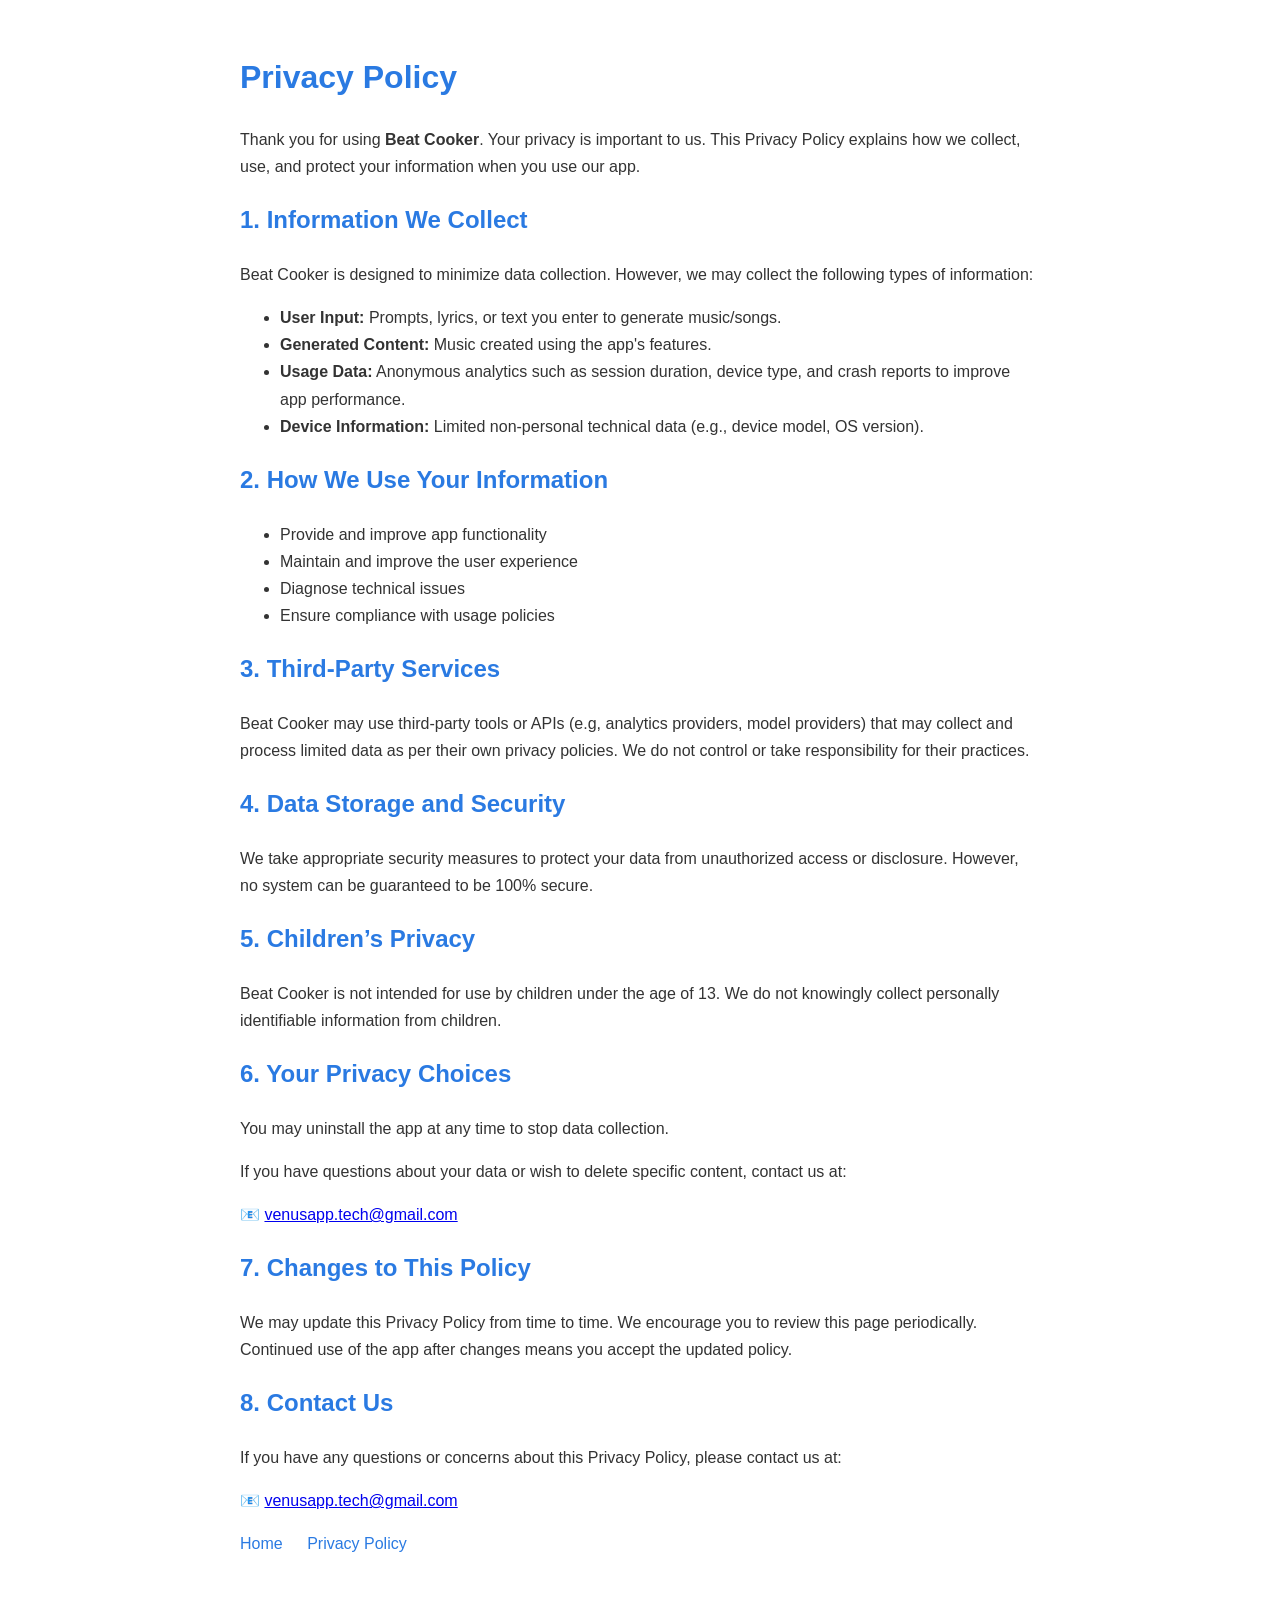
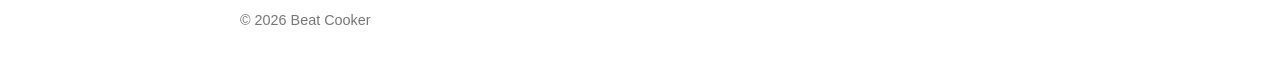
==== privacy.html @ dbda8107 "feat: Add initial homepage and privacy policy for Beat Cooker." ====
<!doctype html>
<html lang="en">
  <head>
    <meta charset="UTF-8" />
    <title>Privacy Policy - Beat Cooker</title>
    <style>
      body {
        font-family: "Segoe UI", sans-serif;
        max-width: 800px;
        margin: 50px auto;
        line-height: 1.7;
        padding: 0 20px;
        color: #333;
      }
      h1,
      h2 {
        color: #2a7ae2;
      }
      nav {
        margin-bottom: 30px;
      }
      nav a {
        margin-right: 20px;
        color: #2a7ae2;
        text-decoration: none;
        font-weight: 500;
      }
      footer {
        margin-top: 50px;
        font-size: 0.9em;
        color: #777;
      }
    </style>
  </head>
  <body>
    <h1>Privacy Policy</h1>

    <p>
      Thank you for using <strong>Beat Cooker</strong>. Your privacy is
      important to us. This Privacy Policy explains how we collect, use, and
      protect your information when you use our app.
    </p>

    <h2>1. Information We Collect</h2>
    <p>
      Beat Cooker is designed to minimize data collection. However, we may
      collect the following types of information:
    </p>
    <ul>
      <li>
        <strong>User Input:</strong> Prompts, lyrics, or text you enter to
        generate music/songs.
      </li>
      <li>
        <strong>Generated Content:</strong> Music created using the app's
        features.
      </li>
      <li>
        <strong>Usage Data:</strong> Anonymous analytics such as session
        duration, device type, and crash reports to improve app performance.
      </li>
      <li>
        <strong>Device Information:</strong> Limited non-personal technical data
        (e.g., device model, OS version).
      </li>
    </ul>

    <h2>2. How We Use Your Information</h2>
    <ul>
      <li>Provide and improve app functionality</li>
      <li>Maintain and improve the user experience</li>
      <li>Diagnose technical issues</li>
      <li>Ensure compliance with usage policies</li>
    </ul>

    <h2>3. Third-Party Services</h2>
    <p>
      Beat Cooker may use third-party tools or APIs (e.g, analytics providers,
      model providers) that may collect and process limited data as per their
      own privacy policies. We do not control or take responsibility for their
      practices.
    </p>

    <h2>4. Data Storage and Security</h2>
    <p>
      We take appropriate security measures to protect your data from
      unauthorized access or disclosure. However, no system can be guaranteed to
      be 100% secure.
    </p>

    <h2>5. Children’s Privacy</h2>
    <p>
      Beat Cooker is not intended for use by children under the age of 13. We do
      not knowingly collect personally identifiable information from children.
    </p>

    <h2>6. Your Privacy Choices</h2>
    <p>You may uninstall the app at any time to stop data collection.</p>
    <p>
      If you have questions about your data or wish to delete specific content,
      contact us at:
    </p>
    <p>
      📧 <a href="mailto:venusapp.tech@gmail.com">venusapp.tech@gmail.com</a>
    </p>

    <h2>7. Changes to This Policy</h2>
    <p>
      We may update this Privacy Policy from time to time. We encourage you to
      review this page periodically. Continued use of the app after changes
      means you accept the updated policy.
    </p>

    <h2>8. Contact Us</h2>
    <p>
      If you have any questions or concerns about this Privacy Policy, please
      contact us at:
    </p>
    <p>
      📧 <a href="mailto:venusapp.tech@gmail.com">venusapp.tech@gmail.com</a>
    </p>

    <nav>
      <a href="index.html">Home</a>
      <a href="privacy.html">Privacy Policy</a>
    </nav>

    <footer>&copy; 2026 Beat Cooker</footer>
  </body>
</html>
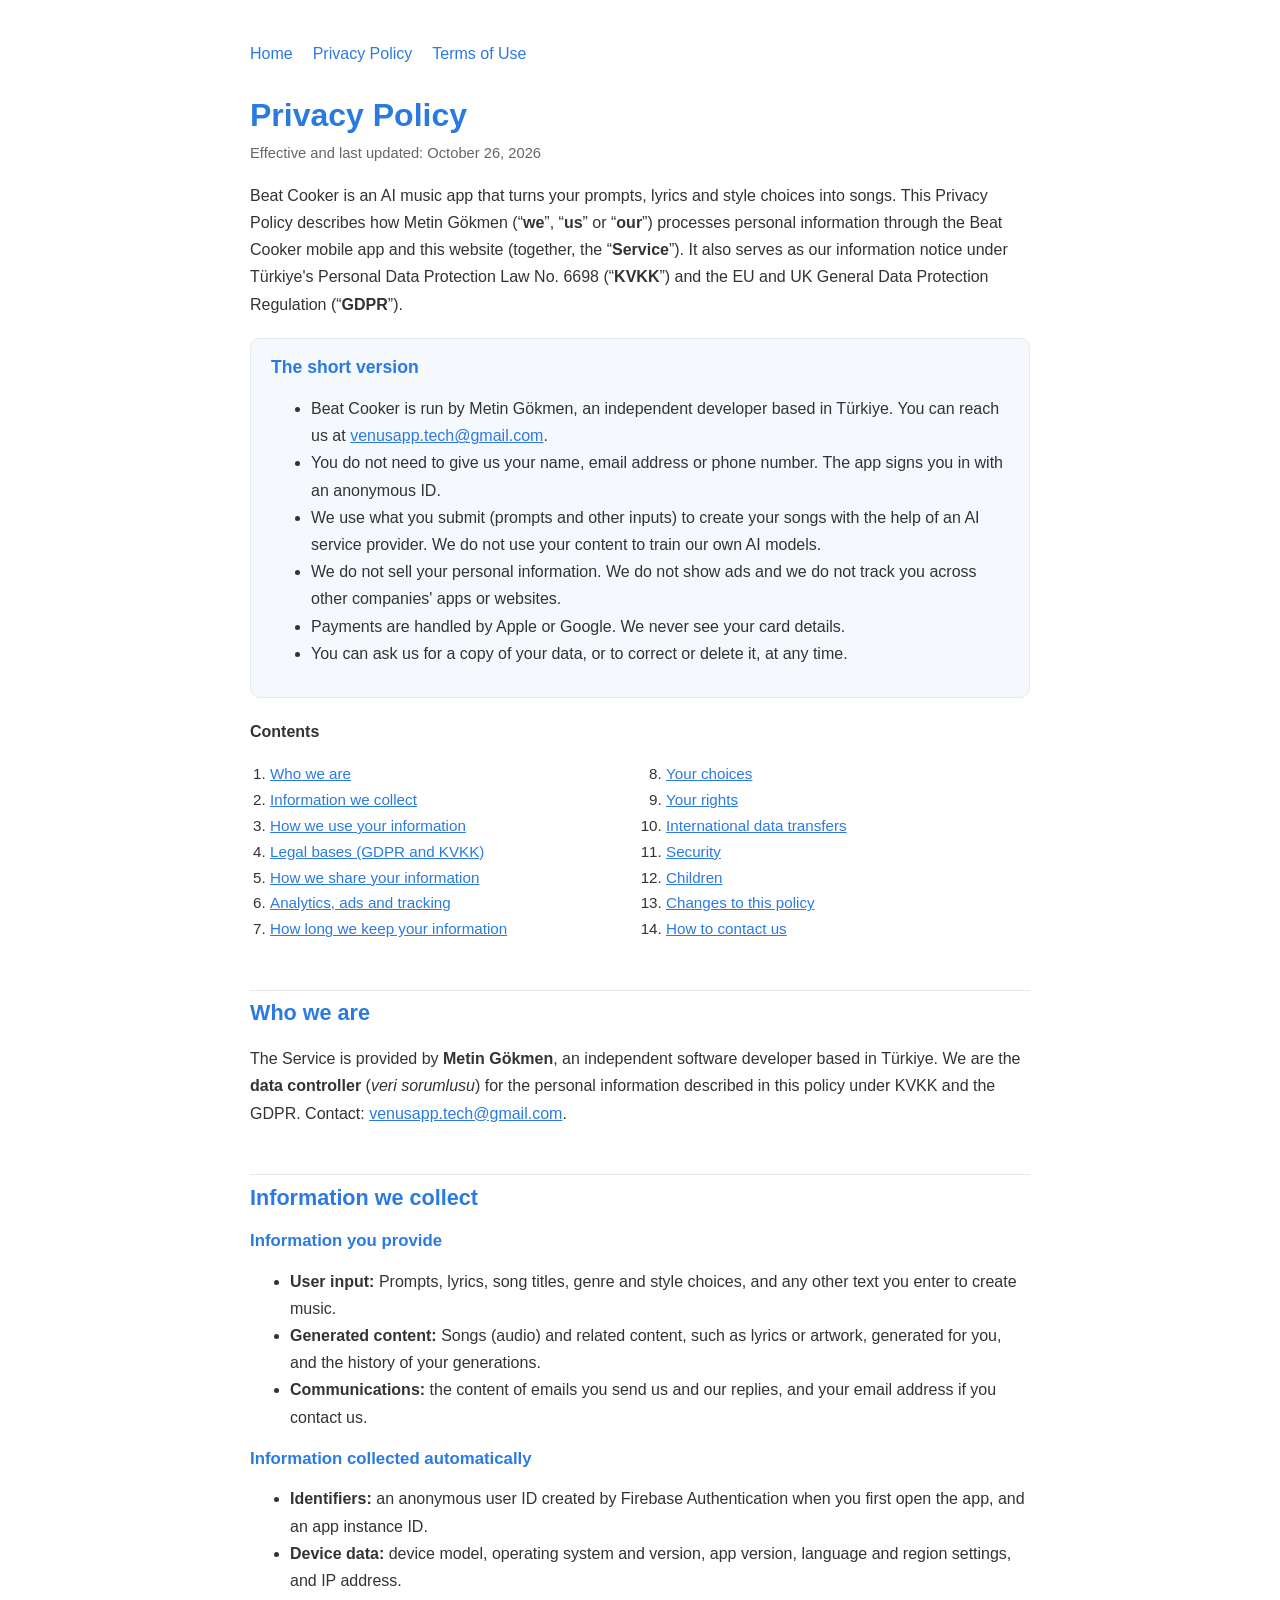
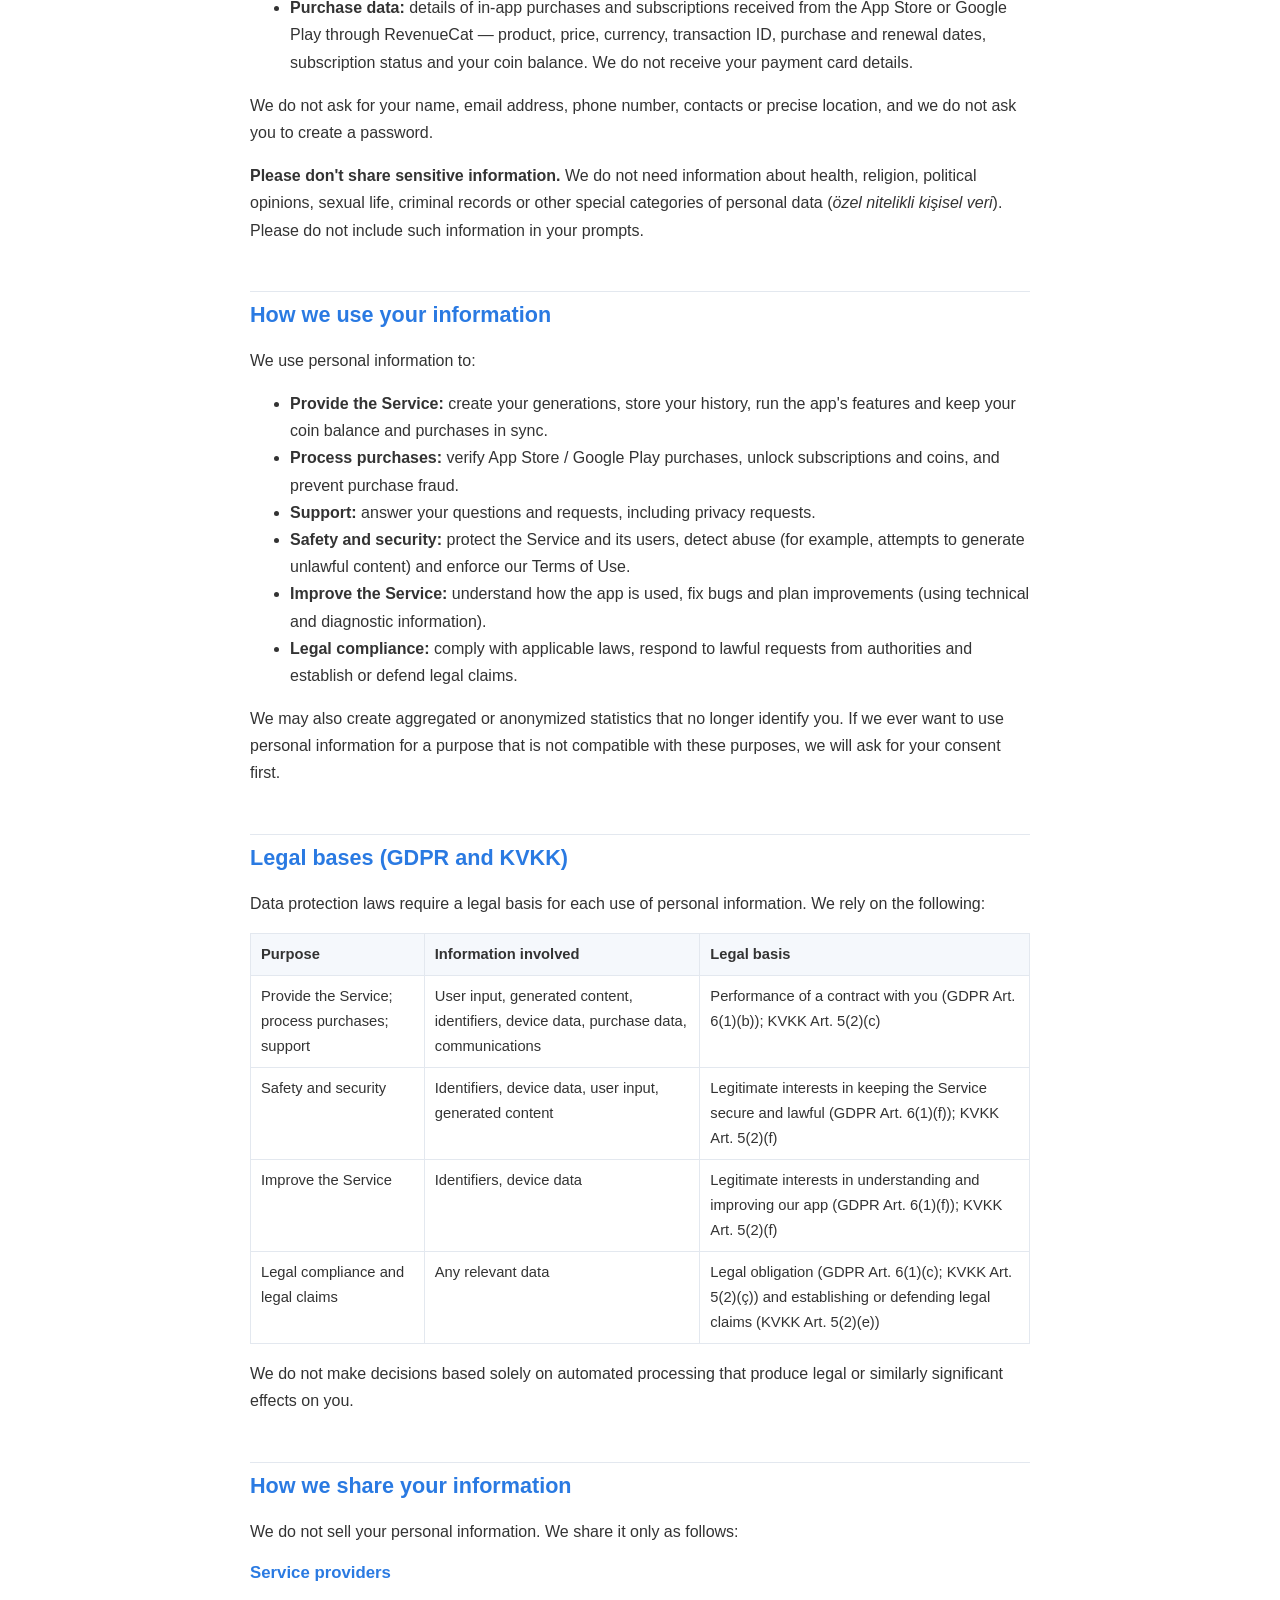
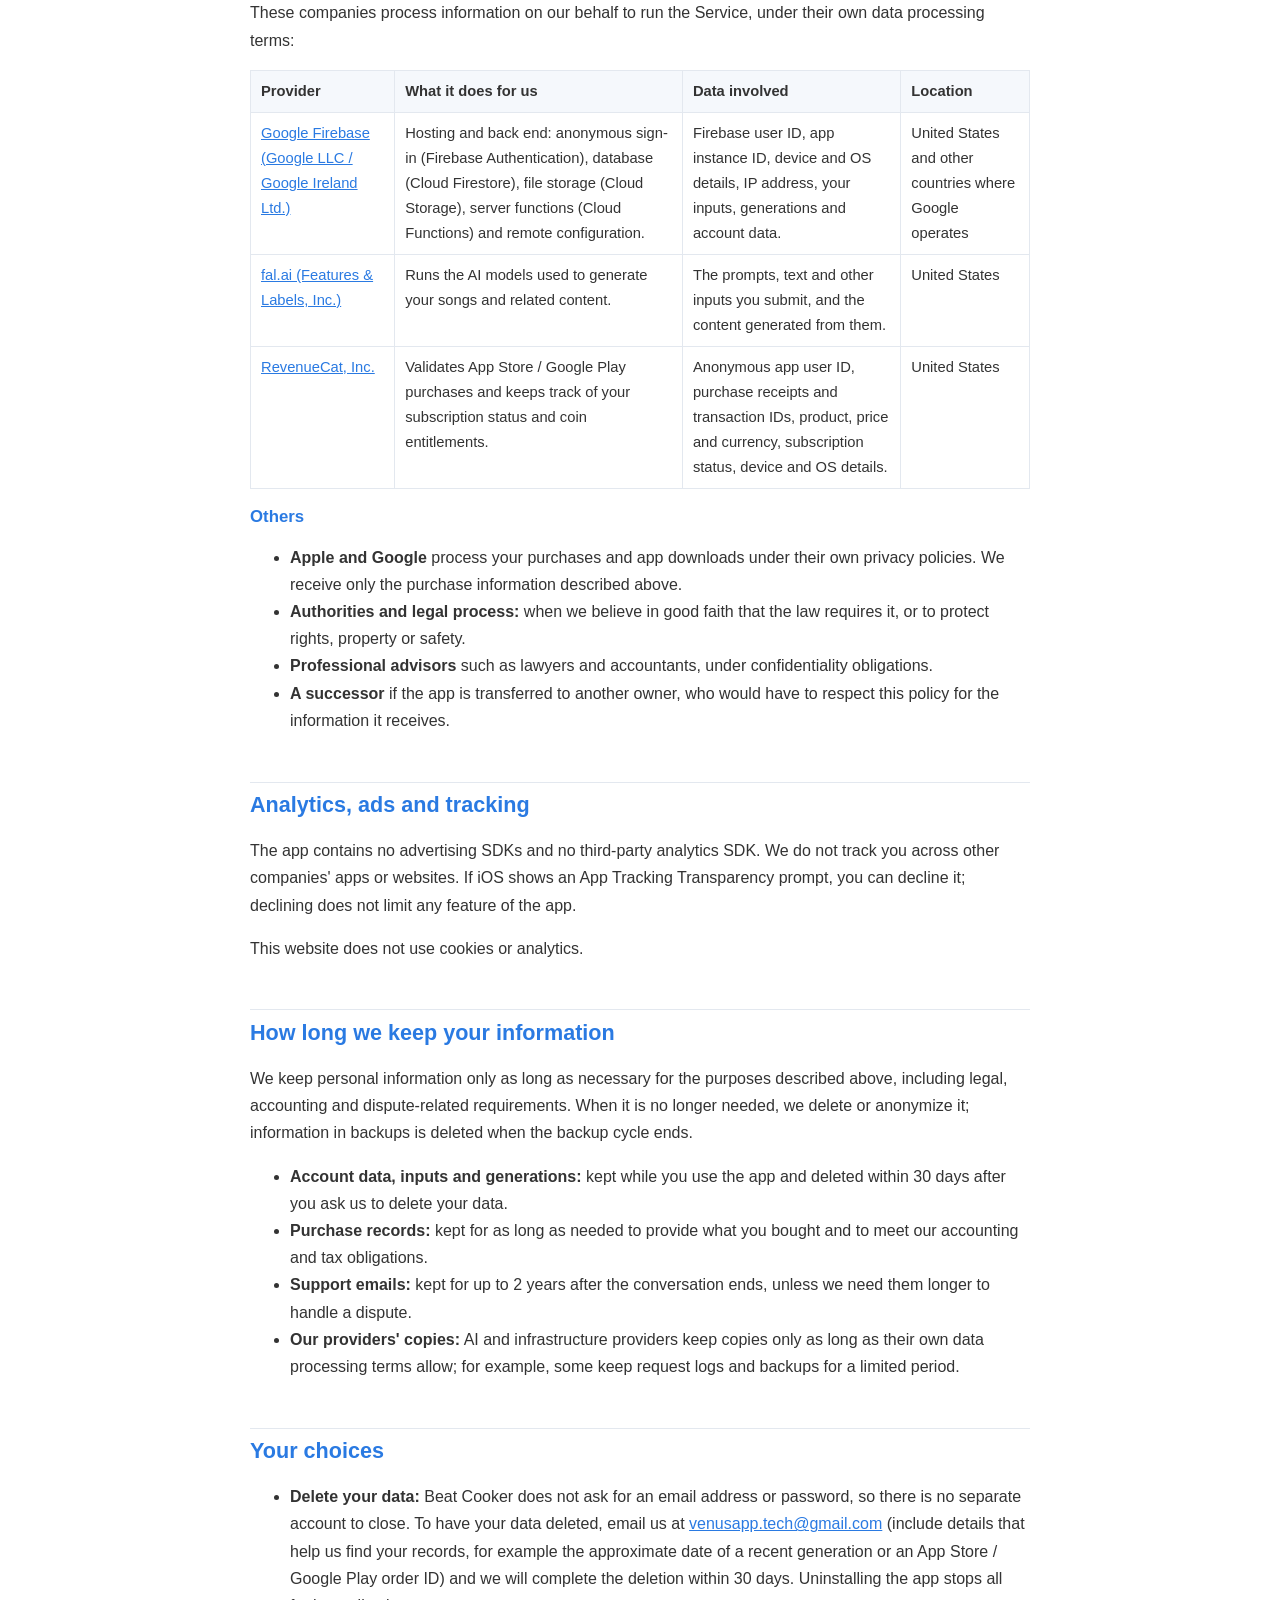
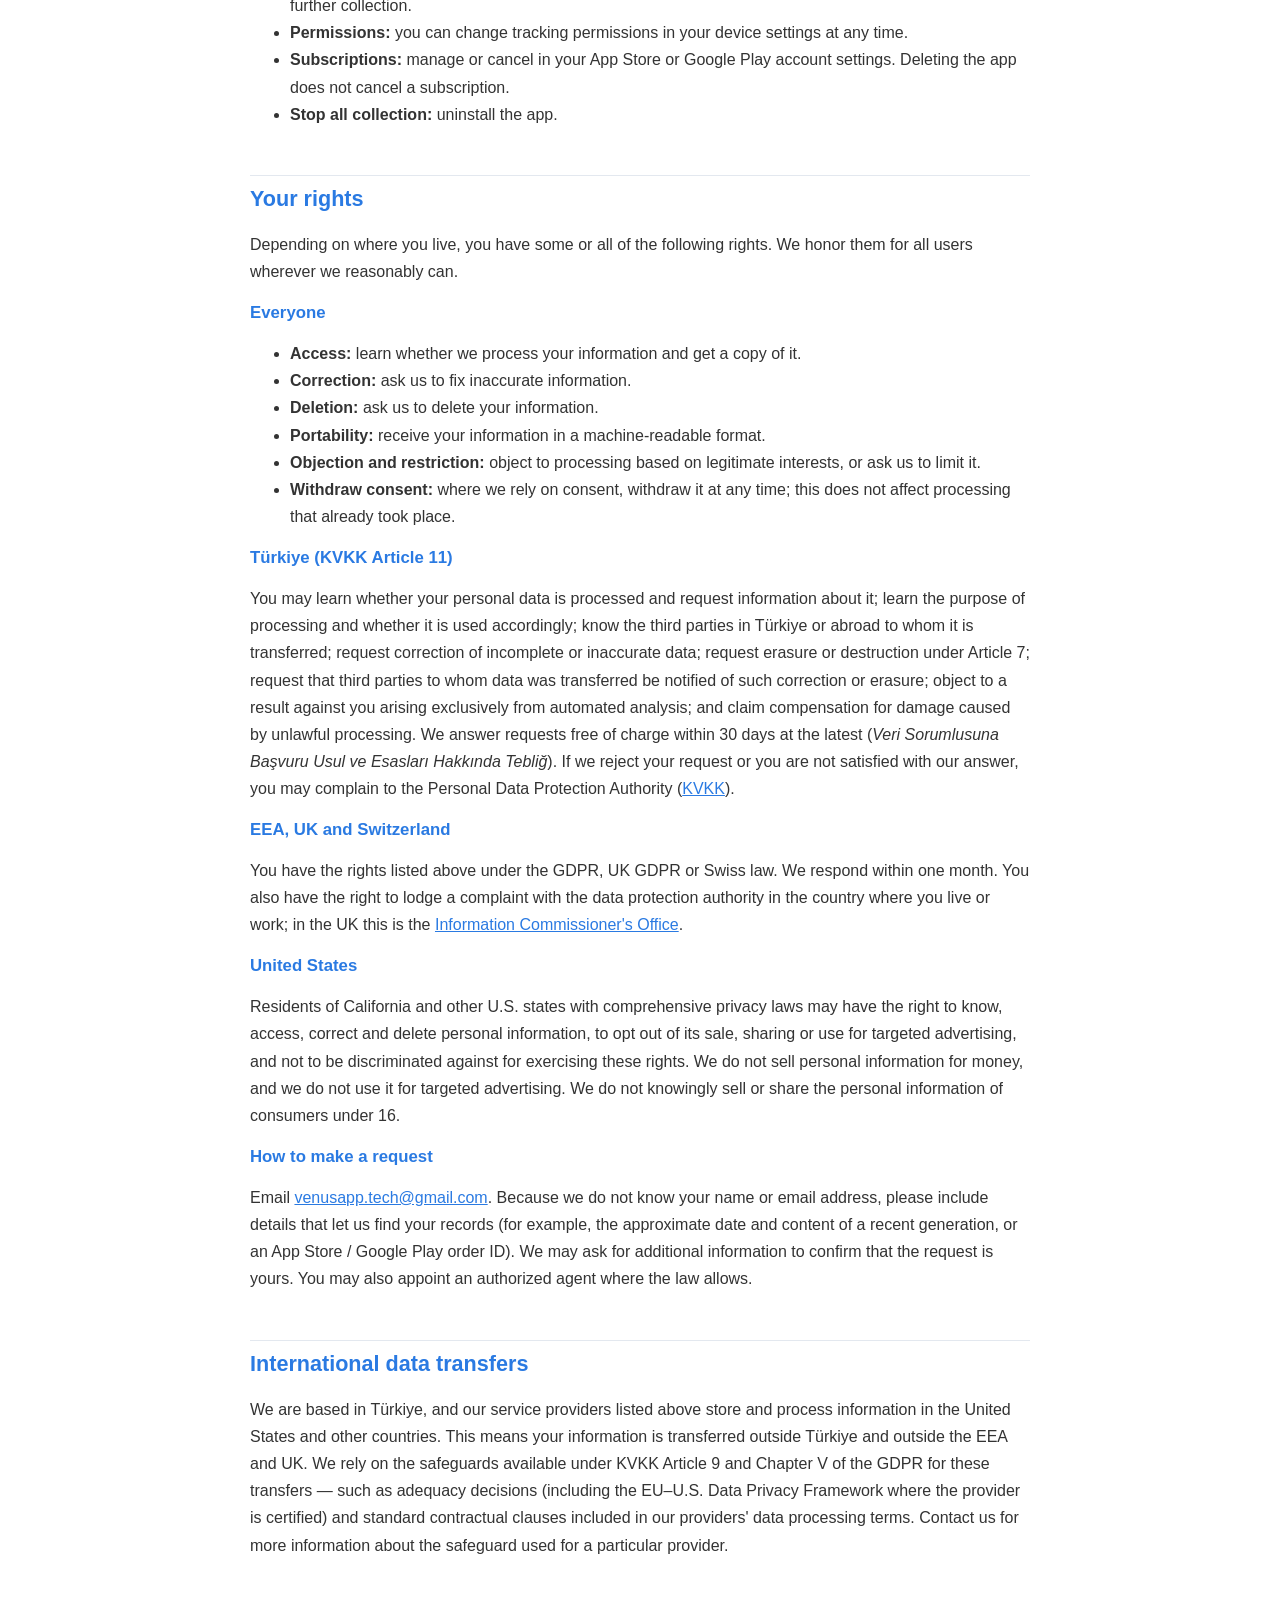
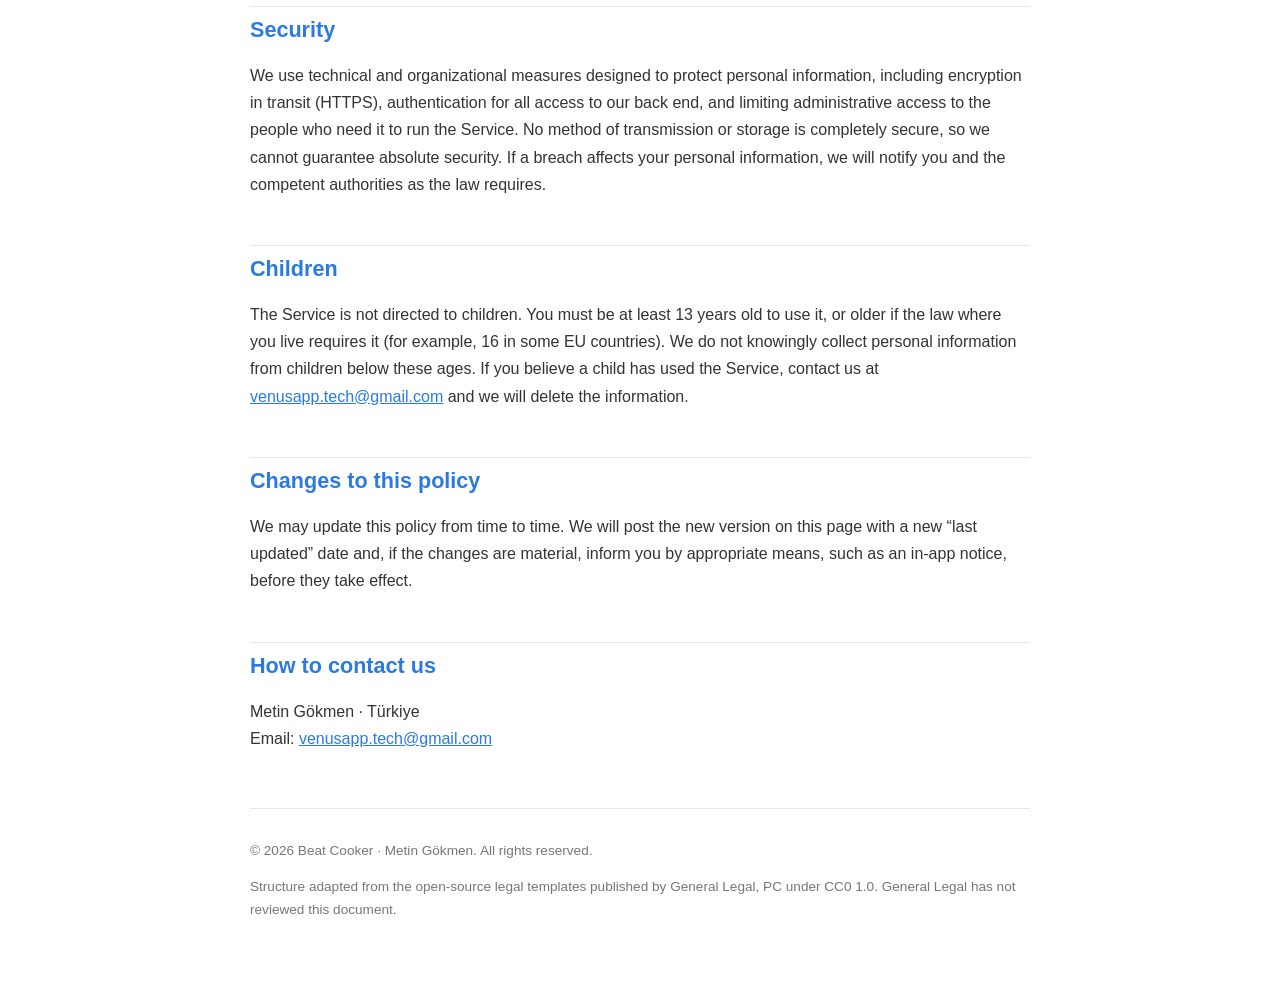
==== commit 0bdba2b2: "docs(legal): rewrite privacy policy and add terms of use Adapted from General Legal's CC0 privacy-po" ====
--- a/privacy.html
+++ b/privacy.html
@@ -1,130 +1,193 @@
 <!doctype html>
 <html lang="en">
-  <head>
-    <meta charset="UTF-8" />
-    <title>Privacy Policy - Beat Cooker</title>
-    <style>
-      body {
-        font-family: "Segoe UI", sans-serif;
-        max-width: 800px;
-        margin: 50px auto;
-        line-height: 1.7;
-        padding: 0 20px;
-        color: #333;
-      }
-      h1,
-      h2 {
-        color: #2a7ae2;
-      }
-      nav {
-        margin-bottom: 30px;
-      }
-      nav a {
-        margin-right: 20px;
-        color: #2a7ae2;
-        text-decoration: none;
-        font-weight: 500;
-      }
-      footer {
-        margin-top: 50px;
-        font-size: 0.9em;
-        color: #777;
-      }
-    </style>
-  </head>
-  <body>
-    <h1>Privacy Policy</h1>
+<head>
+  <meta charset="UTF-8" />
+  <meta name="viewport" content="width=device-width, initial-scale=1" />
+  <title>Privacy Policy - Beat Cooker</title>
+  <meta name="description" content="Privacy Policy for the Beat Cooker app." />
+  <style>
+    :root { --accent: #2a7ae2; --ink: #333; --muted: #666; --line: #e3e8ef; --soft: #f5f8fc; }
+    * { box-sizing: border-box; }
+    body { font-family: "Segoe UI", -apple-system, BlinkMacSystemFont, Roboto, sans-serif; max-width: 820px; margin: 0 auto; padding: 40px 20px 60px; line-height: 1.7; color: var(--ink); background: #fff; }
+    h1, h2, h3 { color: var(--accent); line-height: 1.3; }
+    h1 { margin-bottom: 4px; }
+    h2 { margin-top: 2.2em; padding-top: .4em; border-top: 1px solid var(--line); font-size: 1.35em; }
+    h3 { font-size: 1.05em; margin-bottom: .3em; }
+    a { color: var(--accent); }
+    nav.top { margin-bottom: 28px; display: flex; flex-wrap: wrap; gap: 6px 20px; }
+    nav a { color: var(--accent); text-decoration: none; font-weight: 500; }
+    .meta { color: var(--muted); font-size: .92em; margin-top: 0; }
+    .summary { background: var(--soft); border: 1px solid var(--line); border-radius: 10px; padding: 14px 20px; margin: 20px 0; }
+    .summary h2 { border: 0; margin-top: .2em; padding-top: 0; font-size: 1.1em; }
+    .toc { columns: 2; column-gap: 32px; padding-left: 20px; font-size: .95em; }
+    @media (max-width: 600px) { .toc { columns: 1; } }
+    .table-wrap { overflow-x: auto; margin: 12px 0; }
+    table { border-collapse: collapse; width: 100%; font-size: .92em; }
+    th, td { border: 1px solid var(--line); padding: 8px 10px; text-align: left; vertical-align: top; }
+    th { background: var(--soft); }
+    .caps { text-transform: none; font-weight: 600; }
+    footer { margin-top: 56px; font-size: .85em; color: #777; border-top: 1px solid var(--line); padding-top: 16px; }
+  </style>
+</head>
+<body>
+  <nav class="top">
+    <a href="index.html">Home</a>
+    <a href="privacy.html">Privacy Policy</a>
+    <a href="terms.html">Terms of Use</a>
+  </nav>
+  <h1>Privacy Policy</h1>
+  <p class="meta">Effective and last updated: October 26, 2026</p>
+  <p>Beat Cooker is an AI music app that turns your prompts, lyrics and style choices into songs. This Privacy Policy describes how Metin Gökmen (&ldquo;<strong>we</strong>&rdquo;, &ldquo;<strong>us</strong>&rdquo; or &ldquo;<strong>our</strong>&rdquo;) processes personal information through the Beat Cooker mobile app and this website (together, the &ldquo;<strong>Service</strong>&rdquo;). It also serves as our information notice under Türkiye's Personal Data Protection Law No. 6698 (&ldquo;<strong>KVKK</strong>&rdquo;) and the EU and UK General Data Protection Regulation (&ldquo;<strong>GDPR</strong>&rdquo;).</p>
 
-    <p>
-      Thank you for using <strong>Beat Cooker</strong>. Your privacy is
-      important to us. This Privacy Policy explains how we collect, use, and
-      protect your information when you use our app.
-    </p>
+  <section class="summary">
+    <h2>The short version</h2>
+    <ul>
+      <li>Beat Cooker is run by Metin Gökmen, an independent developer based in Türkiye. You can reach us at <a href="mailto:venusapp.tech@gmail.com">venusapp.tech@gmail.com</a>.</li>
+      <li>You do not need to give us your name, email address or phone number. The app signs you in with an anonymous ID.</li>
+      <li>We use what you submit (prompts and other inputs) to create your songs with the help of an AI service provider. We do not use your content to train our own AI models.</li>
+      <li>We do not sell your personal information. We do not show ads and we do not track you across other companies' apps or websites.</li>
+      <li>Payments are handled by Apple or Google. We never see your card details.</li>
+      <li>You can ask us for a copy of your data, or to correct or delete it, at any time.</li>
+    </ul>
+  </section>
 
-    <h2>1. Information We Collect</h2>
-    <p>
-      Beat Cooker is designed to minimize data collection. However, we may
-      collect the following types of information:
-    </p>
-    <ul>
-      <li>
-        <strong>User Input:</strong> Prompts, lyrics, or text you enter to
-        generate music/songs.
-      </li>
-      <li>
-        <strong>Generated Content:</strong> Music created using the app's
-        features.
-      </li>
-      <li>
-        <strong>Usage Data:</strong> Anonymous analytics such as session
-        duration, device type, and crash reports to improve app performance.
-      </li>
-      <li>
-        <strong>Device Information:</strong> Limited non-personal technical data
-        (e.g., device model, OS version).
-      </li>
-    </ul>
+  <p><strong>Contents</strong></p>
+  <ol class="toc">
+    <li><a href="#who">Who we are</a></li>
+    <li><a href="#collect">Information we collect</a></li>
+    <li><a href="#use">How we use your information</a></li>
+    <li><a href="#bases">Legal bases (GDPR and KVKK)</a></li>
+    <li><a href="#share">How we share your information</a></li>
+    <li><a href="#tracking">Analytics, ads and tracking</a></li>
+    <li><a href="#retention">How long we keep your information</a></li>
+    <li><a href="#choices">Your choices</a></li>
+    <li><a href="#rights">Your rights</a></li>
+    <li><a href="#transfers">International data transfers</a></li>
+    <li><a href="#security">Security</a></li>
+    <li><a href="#children">Children</a></li>
+    <li><a href="#changes">Changes to this policy</a></li>
+    <li><a href="#contact">How to contact us</a></li>
+  </ol>
 
-    <h2>2. How We Use Your Information</h2>
-    <ul>
-      <li>Provide and improve app functionality</li>
-      <li>Maintain and improve the user experience</li>
-      <li>Diagnose technical issues</li>
-      <li>Ensure compliance with usage policies</li>
-    </ul>
+  <h2 id="who">Who we are</h2>
+  <p>The Service is provided by <strong>Metin Gökmen</strong>, an independent software developer based in Türkiye. We are the <strong>data controller</strong> (<em>veri sorumlusu</em>) for the personal information described in this policy under KVKK and the GDPR. Contact: <a href="mailto:venusapp.tech@gmail.com">venusapp.tech@gmail.com</a>.</p>
 
-    <h2>3. Third-Party Services</h2>
-    <p>
-      Beat Cooker may use third-party tools or APIs (e.g, analytics providers,
-      model providers) that may collect and process limited data as per their
-      own privacy policies. We do not control or take responsibility for their
-      practices.
-    </p>
+  <h2 id="collect">Information we collect</h2>
+  <h3>Information you provide</h3>
+  <ul>
+    <li><strong>User input:</strong> Prompts, lyrics, song titles, genre and style choices, and any other text you enter to create music.</li>
+    <li><strong>Generated content:</strong> Songs (audio) and related content, such as lyrics or artwork, generated for you, and the history of your generations.</li>
+    <li><strong>Communications:</strong> the content of emails you send us and our replies, and your email address if you contact us.</li>
+  </ul>
+  <h3>Information collected automatically</h3>
+  <ul>
+    <li><strong>Identifiers:</strong> an anonymous user ID created by Firebase Authentication when you first open the app, and an app instance ID.</li>
+    <li><strong>Device data:</strong> device model, operating system and version, app version, language and region settings, and IP address.</li>
+    <li><strong>Purchase data:</strong> details of in-app purchases and subscriptions received from the App Store or Google Play through RevenueCat &mdash; product, price, currency, transaction ID, purchase and renewal dates, subscription status and your coin balance. We do not receive your payment card details.</li>
+  </ul>
+  <p>We do not ask for your name, email address, phone number, contacts or precise location, and we do not ask you to create a password.</p>
+  <p><strong>Please don't share sensitive information.</strong> We do not need information about health, religion, political opinions, sexual life, criminal records or other special categories of personal data (<em>özel nitelikli kişisel veri</em>). Please do not include such information in your prompts.</p>
 
-    <h2>4. Data Storage and Security</h2>
-    <p>
-      We take appropriate security measures to protect your data from
-      unauthorized access or disclosure. However, no system can be guaranteed to
-      be 100% secure.
-    </p>
+  <h2 id="use">How we use your information</h2>
+  <p>We use personal information to:</p>
+  <ul>
+    <li><strong>Provide the Service:</strong> create your generations, store your history, run the app&#x27;s features and keep your coin balance and purchases in sync.</li>
+    <li><strong>Process purchases:</strong> verify App Store / Google Play purchases, unlock subscriptions and coins, and prevent purchase fraud.</li>
+    <li><strong>Support:</strong> answer your questions and requests, including privacy requests.</li>
+    <li><strong>Safety and security:</strong> protect the Service and its users, detect abuse (for example, attempts to generate unlawful content) and enforce our Terms of Use.</li>
+    <li><strong>Improve the Service:</strong> understand how the app is used, fix bugs and plan improvements (using technical and diagnostic information).</li>
+    <li><strong>Legal compliance:</strong> comply with applicable laws, respond to lawful requests from authorities and establish or defend legal claims.</li>
+  </ul>
+  <p>We may also create aggregated or anonymized statistics that no longer identify you. If we ever want to use personal information for a purpose that is not compatible with these purposes, we will ask for your consent first.</p>
 
-    <h2>5. Children’s Privacy</h2>
-    <p>
-      Beat Cooker is not intended for use by children under the age of 13. We do
-      not knowingly collect personally identifiable information from children.
-    </p>
+  <h2 id="bases">Legal bases (GDPR and KVKK)</h2>
+  <p>Data protection laws require a legal basis for each use of personal information. We rely on the following:</p>
+  <div class="table-wrap"><table>
+    <tr><th>Purpose</th><th>Information involved</th><th>Legal basis</th></tr>
+    <tr><td>Provide the Service; process purchases; support</td><td>User input, generated content, identifiers, device data, purchase data, communications</td><td>Performance of a contract with you (GDPR Art. 6(1)(b)); KVKK Art. 5(2)(c)</td></tr>
+    <tr><td>Safety and security</td><td>Identifiers, device data, user input, generated content</td><td>Legitimate interests in keeping the Service secure and lawful (GDPR Art. 6(1)(f)); KVKK Art. 5(2)(f)</td></tr>
+    <tr><td>Improve the Service</td><td>Identifiers, device data</td><td>Legitimate interests in understanding and improving our app (GDPR Art. 6(1)(f)); KVKK Art. 5(2)(f)</td></tr>
+    <tr><td>Legal compliance and legal claims</td><td>Any relevant data</td><td>Legal obligation (GDPR Art. 6(1)(c); KVKK Art. 5(2)(ç)) and establishing or defending legal claims (KVKK Art. 5(2)(e))</td></tr>
+  </table></div>
+  <p>We do not make decisions based solely on automated processing that produce legal or similarly significant effects on you.</p>
 
-    <h2>6. Your Privacy Choices</h2>
-    <p>You may uninstall the app at any time to stop data collection.</p>
-    <p>
-      If you have questions about your data or wish to delete specific content,
-      contact us at:
-    </p>
-    <p>
-      📧 <a href="mailto:venusapp.tech@gmail.com">venusapp.tech@gmail.com</a>
-    </p>
+  <h2 id="share">How we share your information</h2>
+  <p>We do not sell your personal information. We share it only as follows:</p>
+  <h3>Service providers</h3>
+  <p>These companies process information on our behalf to run the Service, under their own data processing terms:</p>
+<div class="table-wrap"><table>
+<tr><th>Provider</th><th>What it does for us</th><th>Data involved</th><th>Location</th></tr>
+<tr><td><a href="https://firebase.google.com/support/privacy" target="_blank" rel="noopener">Google Firebase (Google LLC / Google Ireland Ltd.)</a></td><td>Hosting and back end: anonymous sign-in (Firebase Authentication), database (Cloud Firestore), file storage (Cloud Storage), server functions (Cloud Functions) and remote configuration.</td><td>Firebase user ID, app instance ID, device and OS details, IP address, your inputs, generations and account data.</td><td>United States and other countries where Google operates</td></tr>
+<tr><td><a href="https://fal.ai/privacy" target="_blank" rel="noopener">fal.ai (Features &amp; Labels, Inc.)</a></td><td>Runs the AI models used to generate your songs and related content.</td><td>The prompts, text and other inputs you submit, and the content generated from them.</td><td>United States</td></tr>
+<tr><td><a href="https://www.revenuecat.com/privacy" target="_blank" rel="noopener">RevenueCat, Inc.</a></td><td>Validates App Store / Google Play purchases and keeps track of your subscription status and coin entitlements.</td><td>Anonymous app user ID, purchase receipts and transaction IDs, product, price and currency, subscription status, device and OS details.</td><td>United States</td></tr>
+</table></div>
+  <h3>Others</h3>
+  <ul>
+    <li><strong>Apple and Google</strong> process your purchases and app downloads under their own privacy policies. We receive only the purchase information described above.</li>
+    <li><strong>Authorities and legal process:</strong> when we believe in good faith that the law requires it, or to protect rights, property or safety.</li>
+    <li><strong>Professional advisors</strong> such as lawyers and accountants, under confidentiality obligations.</li>
+    <li><strong>A successor</strong> if the app is transferred to another owner, who would have to respect this policy for the information it receives.</li>
+  </ul>
 
-    <h2>7. Changes to This Policy</h2>
-    <p>
-      We may update this Privacy Policy from time to time. We encourage you to
-      review this page periodically. Continued use of the app after changes
-      means you accept the updated policy.
-    </p>
+  <h2 id="tracking">Analytics, ads and tracking</h2>
+  <p>The app contains no advertising SDKs and no third-party analytics SDK. We do not track you across other companies' apps or websites. If iOS shows an App Tracking Transparency prompt, you can decline it; declining does not limit any feature of the app.</p>
+  <p>This website does not use cookies or analytics.</p>
 
-    <h2>8. Contact Us</h2>
-    <p>
-      If you have any questions or concerns about this Privacy Policy, please
-      contact us at:
-    </p>
-    <p>
-      📧 <a href="mailto:venusapp.tech@gmail.com">venusapp.tech@gmail.com</a>
-    </p>
+  <h2 id="retention">How long we keep your information</h2>
+  <p>We keep personal information only as long as necessary for the purposes described above, including legal, accounting and dispute-related requirements. When it is no longer needed, we delete or anonymize it; information in backups is deleted when the backup cycle ends.</p>
+  <ul>
+    <li><strong>Account data, inputs and generations:</strong> kept while you use the app and deleted within 30 days after you ask us to delete your data.</li>
+    <li><strong>Purchase records:</strong> kept for as long as needed to provide what you bought and to meet our accounting and tax obligations.</li>
+    <li><strong>Support emails:</strong> kept for up to 2 years after the conversation ends, unless we need them longer to handle a dispute.</li>
+    <li><strong>Our providers' copies:</strong> AI and infrastructure providers keep copies only as long as their own data processing terms allow; for example, some keep request logs and backups for a limited period.</li>
+  </ul>
 
-    <nav>
-      <a href="index.html">Home</a>
-      <a href="privacy.html">Privacy Policy</a>
-    </nav>
+  <h2 id="choices">Your choices</h2>
+  <ul>
+    <li><strong>Delete your data:</strong> Beat Cooker does not ask for an email address or password, so there is no separate account to close. To have your data deleted, email us at <a href="mailto:venusapp.tech@gmail.com">venusapp.tech@gmail.com</a> (include details that help us find your records, for example the approximate date of a recent generation or an App Store / Google Play order ID) and we will complete the deletion within 30 days. Uninstalling the app stops all further collection.</li>
+    <li><strong>Permissions:</strong> you can change tracking permissions in your device settings at any time.</li>
+    <li><strong>Subscriptions:</strong> manage or cancel in your App Store or Google Play account settings. Deleting the app does not cancel a subscription.</li>
+    <li><strong>Stop all collection:</strong> uninstall the app.</li>
+  </ul>
 
-    <footer>&copy; 2026 Beat Cooker</footer>
-  </body>
+  <h2 id="rights">Your rights</h2>
+  <p>Depending on where you live, you have some or all of the following rights. We honor them for all users wherever we reasonably can.</p>
+  <h3>Everyone</h3>
+  <ul>
+    <li><strong>Access:</strong> learn whether we process your information and get a copy of it.</li>
+    <li><strong>Correction:</strong> ask us to fix inaccurate information.</li>
+    <li><strong>Deletion:</strong> ask us to delete your information.</li>
+    <li><strong>Portability:</strong> receive your information in a machine-readable format.</li>
+    <li><strong>Objection and restriction:</strong> object to processing based on legitimate interests, or ask us to limit it.</li>
+    <li><strong>Withdraw consent:</strong> where we rely on consent, withdraw it at any time; this does not affect processing that already took place.</li>
+  </ul>
+  <h3>Türkiye (KVKK Article 11)</h3>
+  <p>You may learn whether your personal data is processed and request information about it; learn the purpose of processing and whether it is used accordingly; know the third parties in Türkiye or abroad to whom it is transferred; request correction of incomplete or inaccurate data; request erasure or destruction under Article 7; request that third parties to whom data was transferred be notified of such correction or erasure; object to a result against you arising exclusively from automated analysis; and claim compensation for damage caused by unlawful processing. We answer requests free of charge within 30 days at the latest (<em>Veri Sorumlusuna Başvuru Usul ve Esasları Hakkında Tebliğ</em>). If we reject your request or you are not satisfied with our answer, you may complain to the Personal Data Protection Authority (<a href="https://www.kvkk.gov.tr" target="_blank" rel="noopener">KVKK</a>).</p>
+  <h3>EEA, UK and Switzerland</h3>
+  <p>You have the rights listed above under the GDPR, UK GDPR or Swiss law. We respond within one month. You also have the right to lodge a complaint with the data protection authority in the country where you live or work; in the UK this is the <a href="https://ico.org.uk" target="_blank" rel="noopener">Information Commissioner's Office</a>.</p>
+  <h3>United States</h3>
+  <p>Residents of California and other U.S. states with comprehensive privacy laws may have the right to know, access, correct and delete personal information, to opt out of its sale, sharing or use for targeted advertising, and not to be discriminated against for exercising these rights. We do not sell personal information for money, and we do not use it for targeted advertising. We do not knowingly sell or share the personal information of consumers under 16.</p>
+  <h3>How to make a request</h3>
+  <p>Email <a href="mailto:venusapp.tech@gmail.com">venusapp.tech@gmail.com</a>. Because we do not know your name or email address, please include details that let us find your records (for example, the approximate date and content of a recent generation, or an App Store / Google Play order ID). We may ask for additional information to confirm that the request is yours. You may also appoint an authorized agent where the law allows.</p>
+
+  <h2 id="transfers">International data transfers</h2>
+  <p>We are based in Türkiye, and our service providers listed above store and process information in the United States and other countries. This means your information is transferred outside Türkiye and outside the EEA and UK. We rely on the safeguards available under KVKK Article 9 and Chapter V of the GDPR for these transfers &mdash; such as adequacy decisions (including the EU&ndash;U.S. Data Privacy Framework where the provider is certified) and standard contractual clauses included in our providers' data processing terms. Contact us for more information about the safeguard used for a particular provider.</p>
+
+  <h2 id="security">Security</h2>
+  <p>We use technical and organizational measures designed to protect personal information, including encryption in transit (HTTPS), authentication for all access to our back end, and limiting administrative access to the people who need it to run the Service. No method of transmission or storage is completely secure, so we cannot guarantee absolute security. If a breach affects your personal information, we will notify you and the competent authorities as the law requires.</p>
+
+  <h2 id="children">Children</h2>
+  <p>The Service is not directed to children. You must be at least 13 years old to use it, or older if the law where you live requires it (for example, 16 in some EU countries). We do not knowingly collect personal information from children below these ages. If you believe a child has used the Service, contact us at <a href="mailto:venusapp.tech@gmail.com">venusapp.tech@gmail.com</a> and we will delete the information.</p>
+
+  <h2 id="changes">Changes to this policy</h2>
+  <p>We may update this policy from time to time. We will post the new version on this page with a new &ldquo;last updated&rdquo; date and, if the changes are material, inform you by appropriate means, such as an in-app notice, before they take effect.</p>
+
+  <h2 id="contact">How to contact us</h2>
+  <p>Metin Gökmen &middot; Türkiye<br />Email: <a href="mailto:venusapp.tech@gmail.com">venusapp.tech@gmail.com</a></p>
+
+  <footer>
+    <p>&copy; 2026 Beat Cooker &middot; Metin Gökmen. All rights reserved.</p>
+    <p>Structure adapted from the open-source legal templates published by General Legal, PC under CC0 1.0. General Legal has not reviewed this document.</p>
+  </footer>
+</body>
 </html>
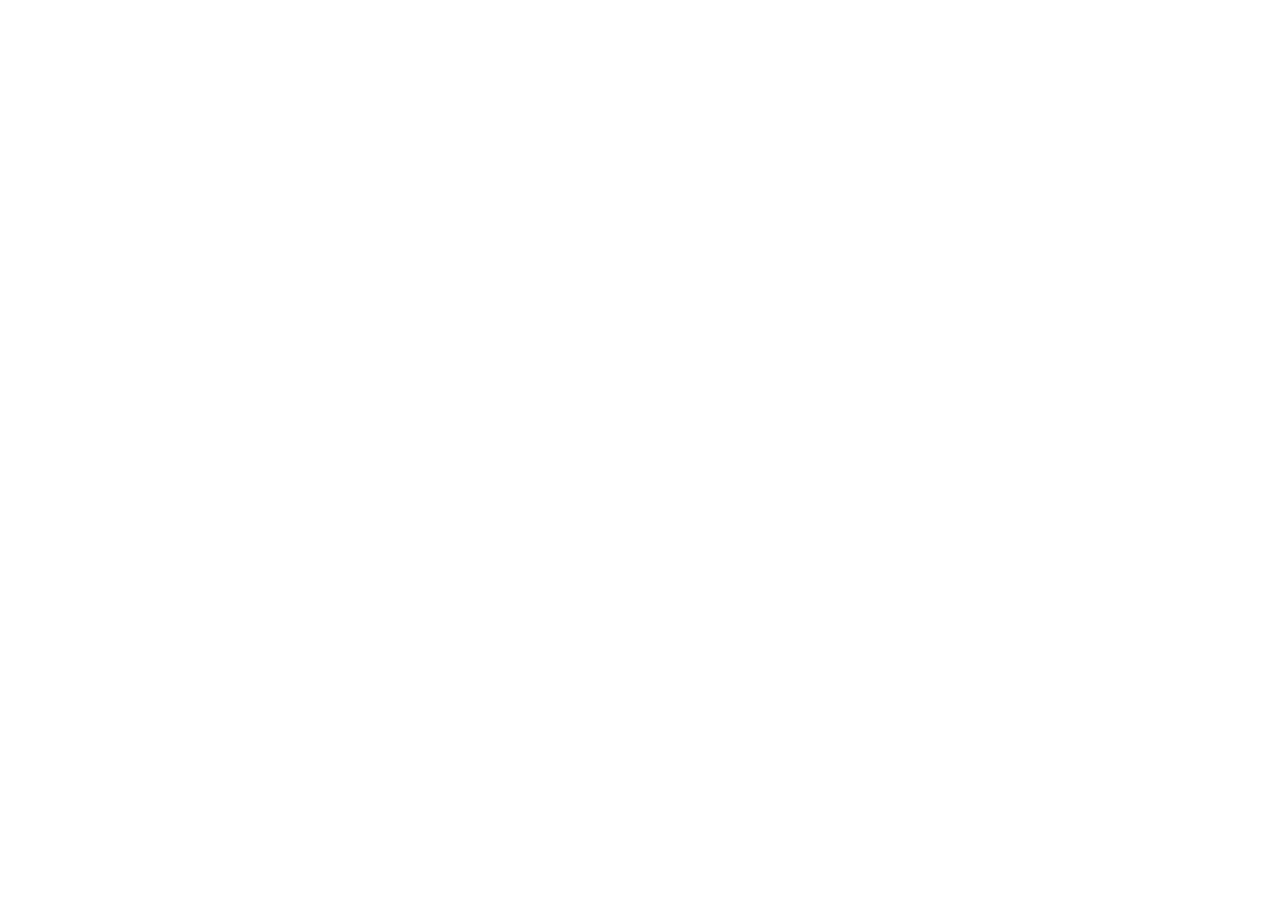
==== commit 7afcdd70: "feat: move the site to firebase hosting with a new design and updated privacy policy and terms" ====
--- a/privacy.html
+++ b/privacy.html
@@ -1,193 +1,15 @@
 <!doctype html>
+<!-- GitHub Pages transition stub: the site now lives on Firebase Hosting (see public/). -->
 <html lang="en">
 <head>
   <meta charset="UTF-8" />
-  <meta name="viewport" content="width=device-width, initial-scale=1" />
   <title>Privacy Policy - Beat Cooker</title>
-  <meta name="description" content="Privacy Policy for the Beat Cooker app." />
-  <style>
-    :root { --accent: #2a7ae2; --ink: #333; --muted: #666; --line: #e3e8ef; --soft: #f5f8fc; }
-    * { box-sizing: border-box; }
-    body { font-family: "Segoe UI", -apple-system, BlinkMacSystemFont, Roboto, sans-serif; max-width: 820px; margin: 0 auto; padding: 40px 20px 60px; line-height: 1.7; color: var(--ink); background: #fff; }
-    h1, h2, h3 { color: var(--accent); line-height: 1.3; }
-    h1 { margin-bottom: 4px; }
-    h2 { margin-top: 2.2em; padding-top: .4em; border-top: 1px solid var(--line); font-size: 1.35em; }
-    h3 { font-size: 1.05em; margin-bottom: .3em; }
-    a { color: var(--accent); }
-    nav.top { margin-bottom: 28px; display: flex; flex-wrap: wrap; gap: 6px 20px; }
-    nav a { color: var(--accent); text-decoration: none; font-weight: 500; }
-    .meta { color: var(--muted); font-size: .92em; margin-top: 0; }
-    .summary { background: var(--soft); border: 1px solid var(--line); border-radius: 10px; padding: 14px 20px; margin: 20px 0; }
-    .summary h2 { border: 0; margin-top: .2em; padding-top: 0; font-size: 1.1em; }
-    .toc { columns: 2; column-gap: 32px; padding-left: 20px; font-size: .95em; }
-    @media (max-width: 600px) { .toc { columns: 1; } }
-    .table-wrap { overflow-x: auto; margin: 12px 0; }
-    table { border-collapse: collapse; width: 100%; font-size: .92em; }
-    th, td { border: 1px solid var(--line); padding: 8px 10px; text-align: left; vertical-align: top; }
-    th { background: var(--soft); }
-    .caps { text-transform: none; font-weight: 600; }
-    footer { margin-top: 56px; font-size: .85em; color: #777; border-top: 1px solid var(--line); padding-top: 16px; }
-  </style>
+  <link rel="canonical" href="https://beat-cooker.web.app/privacy" />
+  <meta http-equiv="refresh" content="0; url=https://beat-cooker.web.app/privacy" />
+  <meta name="robots" content="noindex" />
+  <script>location.replace("https://beat-cooker.web.app/privacy" + location.hash);</script>
 </head>
-<body>
-  <nav class="top">
-    <a href="index.html">Home</a>
-    <a href="privacy.html">Privacy Policy</a>
-    <a href="terms.html">Terms of Use</a>
-  </nav>
-  <h1>Privacy Policy</h1>
-  <p class="meta">Effective and last updated: October 26, 2026</p>
-  <p>Beat Cooker is an AI music app that turns your prompts, lyrics and style choices into songs. This Privacy Policy describes how Metin Gökmen (&ldquo;<strong>we</strong>&rdquo;, &ldquo;<strong>us</strong>&rdquo; or &ldquo;<strong>our</strong>&rdquo;) processes personal information through the Beat Cooker mobile app and this website (together, the &ldquo;<strong>Service</strong>&rdquo;). It also serves as our information notice under Türkiye's Personal Data Protection Law No. 6698 (&ldquo;<strong>KVKK</strong>&rdquo;) and the EU and UK General Data Protection Regulation (&ldquo;<strong>GDPR</strong>&rdquo;).</p>
-
-  <section class="summary">
-    <h2>The short version</h2>
-    <ul>
-      <li>Beat Cooker is run by Metin Gökmen, an independent developer based in Türkiye. You can reach us at <a href="mailto:venusapp.tech@gmail.com">venusapp.tech@gmail.com</a>.</li>
-      <li>You do not need to give us your name, email address or phone number. The app signs you in with an anonymous ID.</li>
-      <li>We use what you submit (prompts and other inputs) to create your songs with the help of an AI service provider. We do not use your content to train our own AI models.</li>
-      <li>We do not sell your personal information. We do not show ads and we do not track you across other companies' apps or websites.</li>
-      <li>Payments are handled by Apple or Google. We never see your card details.</li>
-      <li>You can ask us for a copy of your data, or to correct or delete it, at any time.</li>
-    </ul>
-  </section>
-
-  <p><strong>Contents</strong></p>
-  <ol class="toc">
-    <li><a href="#who">Who we are</a></li>
-    <li><a href="#collect">Information we collect</a></li>
-    <li><a href="#use">How we use your information</a></li>
-    <li><a href="#bases">Legal bases (GDPR and KVKK)</a></li>
-    <li><a href="#share">How we share your information</a></li>
-    <li><a href="#tracking">Analytics, ads and tracking</a></li>
-    <li><a href="#retention">How long we keep your information</a></li>
-    <li><a href="#choices">Your choices</a></li>
-    <li><a href="#rights">Your rights</a></li>
-    <li><a href="#transfers">International data transfers</a></li>
-    <li><a href="#security">Security</a></li>
-    <li><a href="#children">Children</a></li>
-    <li><a href="#changes">Changes to this policy</a></li>
-    <li><a href="#contact">How to contact us</a></li>
-  </ol>
-
-  <h2 id="who">Who we are</h2>
-  <p>The Service is provided by <strong>Metin Gökmen</strong>, an independent software developer based in Türkiye. We are the <strong>data controller</strong> (<em>veri sorumlusu</em>) for the personal information described in this policy under KVKK and the GDPR. Contact: <a href="mailto:venusapp.tech@gmail.com">venusapp.tech@gmail.com</a>.</p>
-
-  <h2 id="collect">Information we collect</h2>
-  <h3>Information you provide</h3>
-  <ul>
-    <li><strong>User input:</strong> Prompts, lyrics, song titles, genre and style choices, and any other text you enter to create music.</li>
-    <li><strong>Generated content:</strong> Songs (audio) and related content, such as lyrics or artwork, generated for you, and the history of your generations.</li>
-    <li><strong>Communications:</strong> the content of emails you send us and our replies, and your email address if you contact us.</li>
-  </ul>
-  <h3>Information collected automatically</h3>
-  <ul>
-    <li><strong>Identifiers:</strong> an anonymous user ID created by Firebase Authentication when you first open the app, and an app instance ID.</li>
-    <li><strong>Device data:</strong> device model, operating system and version, app version, language and region settings, and IP address.</li>
-    <li><strong>Purchase data:</strong> details of in-app purchases and subscriptions received from the App Store or Google Play through RevenueCat &mdash; product, price, currency, transaction ID, purchase and renewal dates, subscription status and your coin balance. We do not receive your payment card details.</li>
-  </ul>
-  <p>We do not ask for your name, email address, phone number, contacts or precise location, and we do not ask you to create a password.</p>
-  <p><strong>Please don't share sensitive information.</strong> We do not need information about health, religion, political opinions, sexual life, criminal records or other special categories of personal data (<em>özel nitelikli kişisel veri</em>). Please do not include such information in your prompts.</p>
-
-  <h2 id="use">How we use your information</h2>
-  <p>We use personal information to:</p>
-  <ul>
-    <li><strong>Provide the Service:</strong> create your generations, store your history, run the app&#x27;s features and keep your coin balance and purchases in sync.</li>
-    <li><strong>Process purchases:</strong> verify App Store / Google Play purchases, unlock subscriptions and coins, and prevent purchase fraud.</li>
-    <li><strong>Support:</strong> answer your questions and requests, including privacy requests.</li>
-    <li><strong>Safety and security:</strong> protect the Service and its users, detect abuse (for example, attempts to generate unlawful content) and enforce our Terms of Use.</li>
-    <li><strong>Improve the Service:</strong> understand how the app is used, fix bugs and plan improvements (using technical and diagnostic information).</li>
-    <li><strong>Legal compliance:</strong> comply with applicable laws, respond to lawful requests from authorities and establish or defend legal claims.</li>
-  </ul>
-  <p>We may also create aggregated or anonymized statistics that no longer identify you. If we ever want to use personal information for a purpose that is not compatible with these purposes, we will ask for your consent first.</p>
-
-  <h2 id="bases">Legal bases (GDPR and KVKK)</h2>
-  <p>Data protection laws require a legal basis for each use of personal information. We rely on the following:</p>
-  <div class="table-wrap"><table>
-    <tr><th>Purpose</th><th>Information involved</th><th>Legal basis</th></tr>
-    <tr><td>Provide the Service; process purchases; support</td><td>User input, generated content, identifiers, device data, purchase data, communications</td><td>Performance of a contract with you (GDPR Art. 6(1)(b)); KVKK Art. 5(2)(c)</td></tr>
-    <tr><td>Safety and security</td><td>Identifiers, device data, user input, generated content</td><td>Legitimate interests in keeping the Service secure and lawful (GDPR Art. 6(1)(f)); KVKK Art. 5(2)(f)</td></tr>
-    <tr><td>Improve the Service</td><td>Identifiers, device data</td><td>Legitimate interests in understanding and improving our app (GDPR Art. 6(1)(f)); KVKK Art. 5(2)(f)</td></tr>
-    <tr><td>Legal compliance and legal claims</td><td>Any relevant data</td><td>Legal obligation (GDPR Art. 6(1)(c); KVKK Art. 5(2)(ç)) and establishing or defending legal claims (KVKK Art. 5(2)(e))</td></tr>
-  </table></div>
-  <p>We do not make decisions based solely on automated processing that produce legal or similarly significant effects on you.</p>
-
-  <h2 id="share">How we share your information</h2>
-  <p>We do not sell your personal information. We share it only as follows:</p>
-  <h3>Service providers</h3>
-  <p>These companies process information on our behalf to run the Service, under their own data processing terms:</p>
-<div class="table-wrap"><table>
-<tr><th>Provider</th><th>What it does for us</th><th>Data involved</th><th>Location</th></tr>
-<tr><td><a href="https://firebase.google.com/support/privacy" target="_blank" rel="noopener">Google Firebase (Google LLC / Google Ireland Ltd.)</a></td><td>Hosting and back end: anonymous sign-in (Firebase Authentication), database (Cloud Firestore), file storage (Cloud Storage), server functions (Cloud Functions) and remote configuration.</td><td>Firebase user ID, app instance ID, device and OS details, IP address, your inputs, generations and account data.</td><td>United States and other countries where Google operates</td></tr>
-<tr><td><a href="https://fal.ai/privacy" target="_blank" rel="noopener">fal.ai (Features &amp; Labels, Inc.)</a></td><td>Runs the AI models used to generate your songs and related content.</td><td>The prompts, text and other inputs you submit, and the content generated from them.</td><td>United States</td></tr>
-<tr><td><a href="https://www.revenuecat.com/privacy" target="_blank" rel="noopener">RevenueCat, Inc.</a></td><td>Validates App Store / Google Play purchases and keeps track of your subscription status and coin entitlements.</td><td>Anonymous app user ID, purchase receipts and transaction IDs, product, price and currency, subscription status, device and OS details.</td><td>United States</td></tr>
-</table></div>
-  <h3>Others</h3>
-  <ul>
-    <li><strong>Apple and Google</strong> process your purchases and app downloads under their own privacy policies. We receive only the purchase information described above.</li>
-    <li><strong>Authorities and legal process:</strong> when we believe in good faith that the law requires it, or to protect rights, property or safety.</li>
-    <li><strong>Professional advisors</strong> such as lawyers and accountants, under confidentiality obligations.</li>
-    <li><strong>A successor</strong> if the app is transferred to another owner, who would have to respect this policy for the information it receives.</li>
-  </ul>
-
-  <h2 id="tracking">Analytics, ads and tracking</h2>
-  <p>The app contains no advertising SDKs and no third-party analytics SDK. We do not track you across other companies' apps or websites. If iOS shows an App Tracking Transparency prompt, you can decline it; declining does not limit any feature of the app.</p>
-  <p>This website does not use cookies or analytics.</p>
-
-  <h2 id="retention">How long we keep your information</h2>
-  <p>We keep personal information only as long as necessary for the purposes described above, including legal, accounting and dispute-related requirements. When it is no longer needed, we delete or anonymize it; information in backups is deleted when the backup cycle ends.</p>
-  <ul>
-    <li><strong>Account data, inputs and generations:</strong> kept while you use the app and deleted within 30 days after you ask us to delete your data.</li>
-    <li><strong>Purchase records:</strong> kept for as long as needed to provide what you bought and to meet our accounting and tax obligations.</li>
-    <li><strong>Support emails:</strong> kept for up to 2 years after the conversation ends, unless we need them longer to handle a dispute.</li>
-    <li><strong>Our providers' copies:</strong> AI and infrastructure providers keep copies only as long as their own data processing terms allow; for example, some keep request logs and backups for a limited period.</li>
-  </ul>
-
-  <h2 id="choices">Your choices</h2>
-  <ul>
-    <li><strong>Delete your data:</strong> Beat Cooker does not ask for an email address or password, so there is no separate account to close. To have your data deleted, email us at <a href="mailto:venusapp.tech@gmail.com">venusapp.tech@gmail.com</a> (include details that help us find your records, for example the approximate date of a recent generation or an App Store / Google Play order ID) and we will complete the deletion within 30 days. Uninstalling the app stops all further collection.</li>
-    <li><strong>Permissions:</strong> you can change tracking permissions in your device settings at any time.</li>
-    <li><strong>Subscriptions:</strong> manage or cancel in your App Store or Google Play account settings. Deleting the app does not cancel a subscription.</li>
-    <li><strong>Stop all collection:</strong> uninstall the app.</li>
-  </ul>
-
-  <h2 id="rights">Your rights</h2>
-  <p>Depending on where you live, you have some or all of the following rights. We honor them for all users wherever we reasonably can.</p>
-  <h3>Everyone</h3>
-  <ul>
-    <li><strong>Access:</strong> learn whether we process your information and get a copy of it.</li>
-    <li><strong>Correction:</strong> ask us to fix inaccurate information.</li>
-    <li><strong>Deletion:</strong> ask us to delete your information.</li>
-    <li><strong>Portability:</strong> receive your information in a machine-readable format.</li>
-    <li><strong>Objection and restriction:</strong> object to processing based on legitimate interests, or ask us to limit it.</li>
-    <li><strong>Withdraw consent:</strong> where we rely on consent, withdraw it at any time; this does not affect processing that already took place.</li>
-  </ul>
-  <h3>Türkiye (KVKK Article 11)</h3>
-  <p>You may learn whether your personal data is processed and request information about it; learn the purpose of processing and whether it is used accordingly; know the third parties in Türkiye or abroad to whom it is transferred; request correction of incomplete or inaccurate data; request erasure or destruction under Article 7; request that third parties to whom data was transferred be notified of such correction or erasure; object to a result against you arising exclusively from automated analysis; and claim compensation for damage caused by unlawful processing. We answer requests free of charge within 30 days at the latest (<em>Veri Sorumlusuna Başvuru Usul ve Esasları Hakkında Tebliğ</em>). If we reject your request or you are not satisfied with our answer, you may complain to the Personal Data Protection Authority (<a href="https://www.kvkk.gov.tr" target="_blank" rel="noopener">KVKK</a>).</p>
-  <h3>EEA, UK and Switzerland</h3>
-  <p>You have the rights listed above under the GDPR, UK GDPR or Swiss law. We respond within one month. You also have the right to lodge a complaint with the data protection authority in the country where you live or work; in the UK this is the <a href="https://ico.org.uk" target="_blank" rel="noopener">Information Commissioner's Office</a>.</p>
-  <h3>United States</h3>
-  <p>Residents of California and other U.S. states with comprehensive privacy laws may have the right to know, access, correct and delete personal information, to opt out of its sale, sharing or use for targeted advertising, and not to be discriminated against for exercising these rights. We do not sell personal information for money, and we do not use it for targeted advertising. We do not knowingly sell or share the personal information of consumers under 16.</p>
-  <h3>How to make a request</h3>
-  <p>Email <a href="mailto:venusapp.tech@gmail.com">venusapp.tech@gmail.com</a>. Because we do not know your name or email address, please include details that let us find your records (for example, the approximate date and content of a recent generation, or an App Store / Google Play order ID). We may ask for additional information to confirm that the request is yours. You may also appoint an authorized agent where the law allows.</p>
-
-  <h2 id="transfers">International data transfers</h2>
-  <p>We are based in Türkiye, and our service providers listed above store and process information in the United States and other countries. This means your information is transferred outside Türkiye and outside the EEA and UK. We rely on the safeguards available under KVKK Article 9 and Chapter V of the GDPR for these transfers &mdash; such as adequacy decisions (including the EU&ndash;U.S. Data Privacy Framework where the provider is certified) and standard contractual clauses included in our providers' data processing terms. Contact us for more information about the safeguard used for a particular provider.</p>
-
-  <h2 id="security">Security</h2>
-  <p>We use technical and organizational measures designed to protect personal information, including encryption in transit (HTTPS), authentication for all access to our back end, and limiting administrative access to the people who need it to run the Service. No method of transmission or storage is completely secure, so we cannot guarantee absolute security. If a breach affects your personal information, we will notify you and the competent authorities as the law requires.</p>
-
-  <h2 id="children">Children</h2>
-  <p>The Service is not directed to children. You must be at least 13 years old to use it, or older if the law where you live requires it (for example, 16 in some EU countries). We do not knowingly collect personal information from children below these ages. If you believe a child has used the Service, contact us at <a href="mailto:venusapp.tech@gmail.com">venusapp.tech@gmail.com</a> and we will delete the information.</p>
-
-  <h2 id="changes">Changes to this policy</h2>
-  <p>We may update this policy from time to time. We will post the new version on this page with a new &ldquo;last updated&rdquo; date and, if the changes are material, inform you by appropriate means, such as an in-app notice, before they take effect.</p>
-
-  <h2 id="contact">How to contact us</h2>
-  <p>Metin Gökmen &middot; Türkiye<br />Email: <a href="mailto:venusapp.tech@gmail.com">venusapp.tech@gmail.com</a></p>
-
-  <footer>
-    <p>&copy; 2026 Beat Cooker &middot; Metin Gökmen. All rights reserved.</p>
-    <p>Structure adapted from the open-source legal templates published by General Legal, PC under CC0 1.0. General Legal has not reviewed this document.</p>
-  </footer>
+<body style="font-family:system-ui,sans-serif;background:#0b0b0a;color:#f5f6fa;padding:40px">
+  <p>This page has moved to <a style="color:#ff9d6b" href="https://beat-cooker.web.app/privacy">https://beat-cooker.web.app/privacy</a>.</p>
 </body>
 </html>
